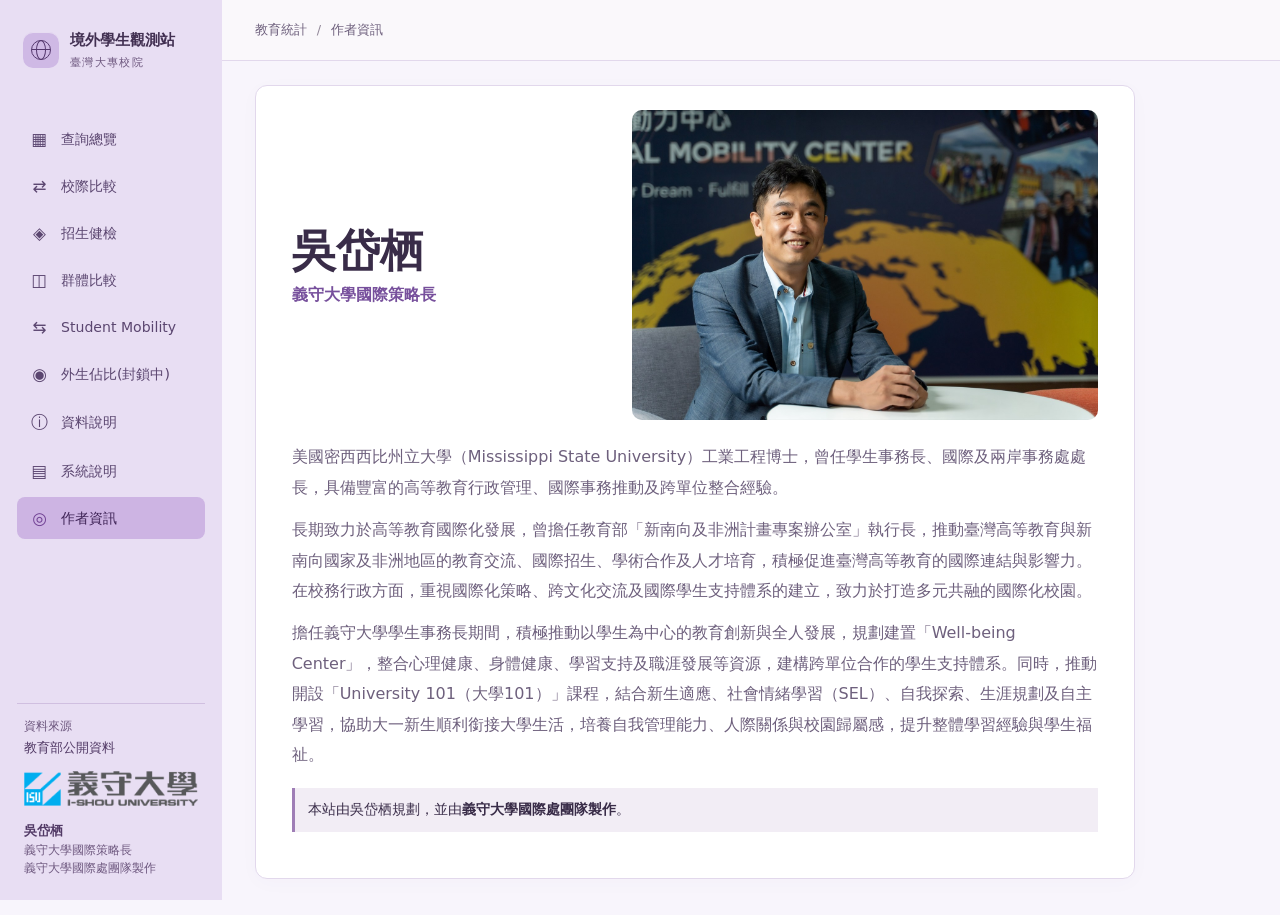
==== docs/author.html @ 50b53985 "Import Taiwan International Student Atlas for GitHub Pages" ====
<!doctype html>
<html lang="zh-Hant-TW">
<head>
  <meta charset="utf-8">
  <meta name="viewport" content="width=device-width, initial-scale=1">
  <meta name="description" content="臺灣境外學生觀測站作者吳岱栖的簡介與網站製作資訊。">
  <meta name="theme-color" content="#21112c">
  <title>作者資訊｜境外學生觀測站</title>
  <link rel="stylesheet" href="./style.css">
</head>
<body>
  <a class="skip" href="#main">跳至主要內容</a>
  <div class="shell">
    <aside class="sidebar">
      <a class="brand" href="./index.html#main">
        <span class="brand-icon" aria-hidden="true"><i></i></span>
        <span>境外學生觀測站<small>臺灣大專校院</small></span>
      </a>
      <nav aria-label="頁面導覽">
        <a class="nav-link" href="./index.html#main"><span aria-hidden="true">▦</span>查詢總覽</a>
        <a class="nav-link" href="./compare.html"><span aria-hidden="true">⇄</span>校際比較</a>
        <a class="nav-link" href="./health.html"><span aria-hidden="true">◈</span>招生健檢</a>
        <a class="nav-link" href="./groups.html"><span aria-hidden="true">◫</span>群體比較</a>
        <a class="nav-link" href="./mobility.html"><span aria-hidden="true">⇆</span>Student Mobility</a>
        <a class="nav-link" href="./share.html"><span aria-hidden="true">◉</span>外生佔比(封鎖中)</a>
        <a class="nav-link" href="./sources.html"><span aria-hidden="true">ⓘ</span>資料說明</a>
        <a class="nav-link" href="./system.html"><span aria-hidden="true">▤</span>系統說明</a>
        <a class="nav-link" href="#main" aria-current="page"><span aria-hidden="true">◎</span>作者資訊</a>
      </nav>
      <div class="sidebar-bottom">
        資料來源 <span>教育部公開資料</span>
        <div class="sidebar-author">
          <img class="sidebar-university-logo" src="./assets/isu-logo.png" alt="義守大學 I-SHOU UNIVERSITY" width="864" height="171">
          <span>吳岱栖</span>
          <p>義守大學國際策略長</p>
          <p>義守大學國際處團隊製作</p>
        </div>
      </div>
    </aside>

    <main id="main" tabindex="-1">
      <header class="topbar"><span>教育統計 <span class="slash" aria-hidden="true">/</span> 作者資訊</span></header>
      <div class="body">
        <section class="panel author-profile" aria-labelledby="author-name">
          <div class="author-intro">
            <div>
              <h1 id="author-name">吳岱栖</h1>
              <p class="author-role">義守大學國際策略長</p>
            </div>
            <img class="author-portrait" src="./assets/author-portrait.jpg" alt="吳岱栖" width="1500" height="1000" decoding="async">
          </div>
          <div class="author-bio">
            <p>美國密西西比州立大學（Mississippi State University）工業工程博士，曾任學生事務長、國際及兩岸事務處處長，具備豐富的高等教育行政管理、國際事務推動及跨單位整合經驗。</p>
            <p>長期致力於高等教育國際化發展，曾擔任教育部「新南向及非洲計畫專案辦公室」執行長，推動臺灣高等教育與新南向國家及非洲地區的教育交流、國際招生、學術合作及人才培育，積極促進臺灣高等教育的國際連結與影響力。在校務行政方面，重視國際化策略、跨文化交流及國際學生支持體系的建立，致力於打造多元共融的國際化校園。</p>
            <p>擔任義守大學學生事務長期間，積極推動以學生為中心的教育創新與全人發展，規劃建置「Well-being Center」，整合心理健康、身體健康、學習支持及職涯發展等資源，建構跨單位合作的學生支持體系。同時，推動開設「University 101（大學101）」課程，結合新生適應、社會情緒學習（SEL）、自我探索、生涯規劃及自主學習，協助大一新生順利銜接大學生活，培養自我管理能力、人際關係與校園歸屬感，提升整體學習經驗與學生福祉。</p>
          </div>
          <p class="author-credit">本站由吳岱栖規劃，並由<strong>義守大學國際處團隊製作</strong>。</p>
        </section>
      </div>
    </main>
  </div>
</body>
</html>
---- docs/style.css ----
:root {
  color-scheme: light;
  --ink: #251630;
  --muted: #605567;
  --line: #e1dce5;
  --paper: #f4f2f6;
  --green: #46225f;
  --deep: #21112c;
  --mint: #e5d8ee;
  --white: #fff;
  font-family: "Segoe UI", "Noto Sans TC", "Microsoft JhengHei", system-ui, sans-serif;
  color: var(--ink);
  background: var(--paper);
}
* { box-sizing: border-box; }
body { margin: 0; }
a { color: inherit; }
button, input, select { font: inherit; }
button, summary, select { cursor: pointer; }
button:disabled, select:disabled { cursor: default; }
:focus-visible { outline: 2px solid #542873; outline-offset: 3px; }
[hidden] { display: none !important; }
h1, h2, p { margin: 0; }
h2 { font-size: 1.05rem; letter-spacing: .025em; }
.skip { position: fixed; top: 10px; left: 12px; z-index: 9; background: white; padding: 10px; transform: translateY(-160%); }
.skip:focus { transform: none; }
.visually-hidden { position: absolute; width: 1px; height: 1px; overflow: hidden; clip-path: inset(50%); white-space: nowrap; }

.shell { display: grid; grid-template-columns: 222px minmax(0, 1fr); min-height: 100vh; }
.sidebar { position: sticky; top: 0; display: flex; flex-direction: column; height: 100dvh; background: var(--deep); color: #f3eef6; padding: 30px 17px 22px; }
.brand { display: flex; gap: 11px; align-items: center; padding: 0 6px; text-decoration: none; font-weight: 750; font-size: .95rem; }
.brand small { display: block; margin-top: 4px; color: #b8a5c5; font-weight: 500; font-size: .71rem; letter-spacing: .12em; }
.brand-icon { width: 36px; height: 36px; border-radius: 10px; flex: none; background: #c8a9df; color: #3b214d; display: grid; place-items: center; }
.brand-icon i { width: 20px; height: 20px; border: 1.5px solid; border-radius: 50%; position: relative; }
.brand-icon i::before { content: ""; position: absolute; inset: -1px 4px; border: 1px solid; border-radius: 50%; }
.brand-icon i::after { content: ""; position: absolute; top: 8px; left: 0; right: 0; border-top: 1px solid; }
.sidebar nav { display: grid; gap: 5px; margin-top: 48px; }
.nav-link { display: flex; align-items: center; gap: 12px; border-radius: 8px; padding: 11px 13px; color: #cfc3d7; text-decoration: none; font-size: .88rem; }
.nav-link span { width: 19px; text-align: center; font-size: 1.05rem; }
.nav-link:hover, .nav-link[aria-current="page"] { background: #382446; color: #f8f5fa; }
.nav-link[aria-current="page"] span { color: #c8a9df; }
.sidebar-bottom { margin-top: auto; border-top: 1px solid #463453; padding: 15px 7px 0; font-size: .73rem; color: #b8a5c5; }
.sidebar-bottom span { display: block; font-size: .82rem; color: #ede5f2; margin-top: 5px; }
.sidebar-author { margin-top: 14px; line-height: 1.6; }
.sidebar-author span { font-weight: 700; }

.topbar { min-height: 61px; display: flex; gap: 12px; align-items: center; justify-content: space-between; border-bottom: 1px solid var(--line); padding: 10px clamp(16px, 2.55vw, 36px); color: var(--muted); font-size: .8rem; background: #faf8fb; }
.slash { margin: 0 6px; color: #928899; }
.data-badge { display: inline-flex; align-items: center; gap: 7px; border: 1px solid #e0d7e6; background: #f2edf5; color: #4c2b64; border-radius: 18px; font-size: .75rem; padding: 5px 10px; text-decoration: none; white-space: nowrap; }
.data-badge::before { content: ""; width: 6px; height: 6px; border-radius: 50%; background: #6b3e8b; }
.body { max-width: 1500px; margin: 0 auto; padding: 24px clamp(16px, 2.55vw, 36px) 36px; }
.hero { position: relative; overflow: hidden; isolation: isolate; border-radius: 15px; background: linear-gradient(110deg,#271336 5%, #331b45 62%, #412455); color: #f8f4fa; padding: 27px clamp(20px, 3vw, 40px) 30px; }
.hero-content { position: relative; z-index: 1; }
.hero-scope { color: #cfb8df; letter-spacing: .095em; font-size: .79rem; font-weight: 650; }
.hero h1 { font-size: clamp(1.9rem, 3.4vw, 3.15rem); font-weight: 780; line-height: 1.18; margin: 8px 0 12px; letter-spacing: .045em; }
.hero-description { color: #ddd2e5; font-size: .9rem; line-height: 1.65; }
.orbits { position: absolute; top: -140px; right: -30px; width: 450px; height: 410px; border-radius: 50%; opacity: .63; transform: rotate(-17deg); background: radial-gradient(circle, #d3bce4 1.2px, transparent 1.8px) center / 17px 17px; mask-image: radial-gradient(ellipse, black 4%, transparent 69%); }
.hero::after { content: ""; position: absolute; top: -112px; right: 38px; width: 300px; height: 300px; border: 1px solid #b796ce4a; border-radius: 50%; box-shadow: 0 0 0 28px #d0bddd17, 0 0 0 57px #d0bddd0c; z-index: -1; }

.panel { background: var(--white); border: 1px solid var(--line); border-radius: 12px; min-width: 0; }
.filters { padding: 16px 18px 11px; margin-top: 18px; }
.filter-header, .filter-footer, .panel-head, .section-label, .pagination { display: flex; align-items: center; justify-content: space-between; gap: 12px; }
.segments { display: inline-flex; padding: 3px; border: 1px solid #e5e0e8; border-radius: 8px; gap: 2px; background: #f4f1f6; }
.segments button { border: 0; background: none; font-size: .8rem; color: var(--muted); padding: 5px 11px; border-radius: 5px; white-space: nowrap; }
.segments button[aria-pressed="true"] { background: var(--deep); color: white; font-weight: 650; }
.filter-grid { display: grid; grid-template-columns: .9fr 1.3fr 1.05fr 1fr 1.1fr 1fr .85fr; gap: 12px; margin-top: 13px; }
.filter-grid[data-mode="newcomers"], .filter-grid[data-mode="nondegree"] { grid-template-columns: .9fr 1.3fr 1.1fr 1fr .85fr; }
.select-field, .picker-field { display: grid; gap: 5px; align-content: start; min-width: 0; font-size: .75rem; font-weight: 650; color: #4c3f55; }
select, .picker summary, .picker input, .table-search input { background: #fbf9fc; color: var(--ink); border: 1px solid #dfd9e4; width: 100%; min-width: 0; border-radius: 7px; padding: 7px 10px; font-weight: 550; font-size: .84rem; height: 36px; }
select { text-overflow: ellipsis; }
select:disabled { opacity: .55; }
.picker { position: relative; min-width: 0; }
.picker summary { display: flex; align-items: center; justify-content: space-between; gap: 8px; list-style: none; }
.picker summary span { overflow: hidden; text-overflow: ellipsis; white-space: nowrap; }
.picker summary::-webkit-details-marker { display: none; }
.picker summary::after { content: "⌄"; color: var(--muted); }
.picker-popover { position: absolute; z-index: 5; width: max(100%, 235px); top: calc(100% + 6px); border: 1px solid var(--line); border-radius: 9px; padding: 8px; background: white; box-shadow: 0 9px 25px #25163020; }
.picker-options { max-height: 240px; overflow-y: auto; margin-top: 5px; }
.picker-options button, .picker-options p { display: block; width: 100%; text-align: left; padding: 7px 8px; border: 0; background: white; color: var(--ink); border-radius: 4px; font-size: .8rem; line-height: 1.45; }
.picker-options button:hover, .picker-options button[aria-current="true"] { background: #ece4f2; }
.filter-footer { margin-top: 10px; }
.filter-programs, .program-field { display: flex; align-items: center; }
.filter-programs { flex-wrap: wrap; gap: 4px 10px; min-width: 0; }
.program-field { flex-wrap: wrap; gap: 7px; }
.program-field select { width: auto; max-width: 100%; }
.filter-footer p, #filter-note, #language-note { font-size: .73rem; color: var(--muted); line-height: 1.55; }
#filter-note, #language-note:not(:empty) { margin-top: 6px; }
.text-button { border: 0; background: transparent; color: var(--green); padding: 4px 0; font-size: .77rem; font-weight: 650; flex: none; }
.text-button:hover { text-decoration: underline; }
.section-label { margin: 20px 0 10px; }
.section-label span { color: var(--muted); font-size: .75rem; text-align: right; }
.section-label.overview-heading { align-items: baseline; flex-flow: row wrap; justify-content: flex-start; gap: 4px 12px; }
.section-label.overview-heading span { text-align: start; }
.error { background: #f9eeee; color: #813a2d; border-radius: 8px; padding: 12px; font-size: .9rem; }

.metrics { display: grid; grid-template-columns: repeat(4,minmax(0,1fr)); gap: 12px; }
.metrics > .empty { grid-column: 1 / -1; }
.metric { min-height: 114px; text-align: left; position: relative; background: white; border: 1px solid var(--line); border-radius: 11px; padding: 13px 16px; color: var(--ink); min-width: 0; }
.metric.lead { background: #efe9f3; border-color: #d7c9e1; }
.metric-label { display: block; position: relative; min-width: 0; color: #4a3856; font-size: .79rem; font-weight: 680; }
.metric-value { display: block; font-size: clamp(1.45rem, 2.5vw, 2.37rem); line-height: 1.16; margin: 6px 0 4px; font-weight: 760; letter-spacing: -.03em; font-variant-numeric: tabular-nums; }
.metric-value small { font-size: .75rem; letter-spacing: 0; margin-left: 6px; color: var(--muted); font-weight: 550; }
.metric-foot { display: block; color: var(--muted); font-size: .72rem; line-height: 1.4; }
.charts { display: grid; grid-template-columns: minmax(0,1.43fr) minmax(0,1fr); gap: 14px; margin-top: 16px; }
.trend, .ranking, .detail { padding: 16px 18px; }
.panel-head { align-items: flex-start; }
.panel-head p { color: var(--muted); font-size: .76rem; line-height: 1.55; margin-top: 5px; }
.unit { flex: none; background: #f2eff4; color: #5b4d65; font-size: .69rem; border-radius: 5px; padding: 4px 7px; }
.trend-body { margin-top: 24px; }
.trend > .outline-button { margin-top: 12px; }
.trend-chart { display: grid; grid-template-columns: 53px minmax(0, 1fr); min-height: 160px; }
.axis { position: relative; height: 139px; color: var(--muted); font-size: .64rem; font-variant-numeric: tabular-nums; }
.axis span { position: absolute; right: 9px; transform: translateY(50%); }
.plot { position: relative; display: grid; grid-auto-flow: column; grid-auto-columns: 1fr; align-items: stretch; height: 139px; background: repeating-linear-gradient(to top, #e5dfe9 0 1px, transparent 1px 25%); }
.plot::before { content: ""; position: absolute; width: 100%; top: 0; border-top: 1px solid #e5dfe9; }
.plot button { display: flex; flex-direction: column; align-items: center; justify-content: flex-end; position: relative; padding: 0; background: transparent; border: 0; color: var(--muted); min-width: 0; }
.plot .bar { width: 50%; max-width: 36px; min-height: 2px; background: #bca8cb; border-radius: 5px 5px 0 0; transition: background .14s ease; }
.plot button[aria-pressed="true"] .bar, .plot button:hover .bar, .plot button:focus-visible .bar { background: #4a2465; }
.plot .year-label { position: absolute; top: calc(100% + 7px); font-size: .69rem; font-weight: 550; }
.plot button[aria-pressed="true"] .year-label { color: #381b4d; font-weight: 750; }
.plot .bar-label { display: none; position: absolute; left: 50%; bottom: calc(var(--bar-height) + 4px); transform: translateX(-50%); z-index: 2; background: var(--deep); color: white; white-space: nowrap; font-size: .65rem; padding: 3px 5px; border-radius: 4px; }
.plot button:hover .bar-label, .plot button:focus-visible .bar-label { display: block; }
.rank-list { display: grid; gap: 6px; margin: 12px 0 0; padding: 0; list-style: none; }
.rank-list button, .rank-item { display: grid; width: 100%; grid-template-columns: minmax(0,1fr) auto; gap: 3px 12px; text-align: left; align-items: center; border: 0; background: white; padding: 4px 3px; color: var(--ink); border-radius: 5px; font-size: .78rem; }
.rank-list button:hover { background: #f2edf5; }
.rank-list strong { font-weight: 750; font-variant-numeric: tabular-nums; }
.rank-track { grid-column: 1 / -1; width: 100%; height: 6px; background: #f0ecf3; border-radius: 4px; overflow: hidden; }
.rank-track i { display: block; height: 100%; border-radius: inherit; background: #9977b1; }
.rank-list li:first-child .rank-track i { background: #572a77; }
.empty { color: var(--muted); text-align: center; padding: 24px 12px; font-size: .84rem; }

.detail { margin-top: 16px; }
.outline-button { padding: 6px 9px; border: 1px solid #d5c8de; border-radius: 6px; background: white; color: var(--green); font-weight: 650; font-size: .76rem; white-space: nowrap; }
.outline-button:hover:not(:disabled) { background: #efe9f4; }
.outline-button:disabled { opacity: .45; }
.table-tools { display: flex; align-items: center; justify-content: space-between; gap: 9px; margin: 14px 0 9px; }
.table-tabs { display: flex; flex-wrap: wrap; gap: 5px; }
.table-tabs button { padding: 5px 9px; font-size: .77rem; border: 1px solid transparent; border-radius: 6px; background: white; color: var(--muted); }
.table-tabs button:hover, .table-tabs button[aria-pressed="true"] { color: #3a1c50; background: #efe9f3; border-color: #e0d4e8; }
.table-search { width: min(26%, 190px); flex-shrink: 0; }
.table-search input { height: 31px; }
.table-scroll { overflow: auto; }
table { border-collapse: collapse; width: 100%; min-width: 375px; font-size: .8rem; }
th, td { text-align: left; padding: 10px 11px; border-bottom: 1px solid #e9e4ec; }
th { background: #f4f0f6; color: #564760; white-space: nowrap; }
tbody tr:hover { background: #f8f6fa; }
.numeric { text-align: right; font-variant-numeric: tabular-nums; white-space: nowrap; }
.detail th.identity-column { min-width: 6.5rem; max-width: 11rem; white-space: normal; overflow-wrap: anywhere; }
.row-link { border: 0; background: none; color: #482362; text-align: left; padding: 0; font-weight: 650; }
.row-link:hover { text-decoration: underline; }
.row-sub { display: block; font-size: .69rem; color: var(--muted); margin-top: 3px; }
.department-dialog { width: min(520px, calc(100% - 28px)); max-height: min(80dvh, 660px); padding: 0; border: 1px solid var(--line); border-radius: 13px; background: white; color: var(--ink); box-shadow: 0 18px 65px #21112c40; }
.department-dialog[open] { display: flex; flex-direction: column; }
.department-dialog::backdrop { background: #21112c8f; }
.department-dialog-head { display: flex; align-items: flex-start; justify-content: space-between; gap: 12px; border-bottom: 1px solid var(--line); padding: 16px 18px; }
.department-dialog-head h2 { overflow-wrap: anywhere; }
.department-dialog-head p { margin-top: 5px; color: var(--muted); font-size: .78rem; line-height: 1.55; }
.dialog-close { width: 32px; height: 32px; border-radius: 6px; border: 1px solid var(--line); background: white; color: var(--ink); font-size: 1.25rem; line-height: 1; }
.dialog-close:hover { background: var(--paper); }
.department-dialog-body { overflow: auto; min-height: 0; padding: 14px 18px 18px; }
.department-dialog-body:focus-visible { outline-offset: -3px; }
.department-total { display: flex; justify-content: space-between; align-items: baseline; gap: 8px; background: #efe9f3; padding: 9px 11px; border-radius: 7px; margin-bottom: 12px; font-size: .84rem; }
.department-total strong { font-variant-numeric: tabular-nums; white-space: nowrap; }
.department-dialog table { min-width: 0; }
.department-sources-note { color: var(--muted); font-size: .83rem; line-height: 1.65; }
.pagination { padding-top: 11px; font-size: .75rem; color: var(--muted); }
.pagination > div { display: flex; align-items: center; gap: 9px; }
.pagination button { border: 1px solid var(--line); background: white; border-radius: 5px; width: 30px; height: 29px; color: var(--ink); font-size: 1.15rem; }
.pagination button:disabled { color: #958d9a; opacity: .55; }
.sources, .author-profile { max-width: 880px; padding: 24px clamp(16px, 3vw, 36px) 28px; }
.sources h1 { font-size: clamp(1.4rem, 2.6vw, 1.85rem); line-height: 1.25; }
.sources ul { font-size: .92rem; line-height: 1.75; color: var(--muted); margin: 16px 0 18px; padding-left: 20px; }
.sources li + li { margin-top: 8px; }
.sources li strong { color: var(--ink); margin-right: .45em; }
.source-links { display: flex; flex-wrap: wrap; gap: 10px 19px; padding-top: 15px; border-top: 1px solid var(--line); font-size: .85rem; color: var(--green); font-weight: 650; }
.author-profile h1 { font-size: clamp(1.9rem, 4vw, 2.75rem); line-height: 1.2; }
.author-intro { display: grid; grid-template-columns: minmax(0, 2fr) minmax(0, 3fr); align-items: center; gap: clamp(14px, 3vw, 30px); }
.author-role { color: var(--green); font-weight: 700; margin-top: 7px; }
.author-portrait { display: block; width: 100%; height: auto; border-radius: 10px; }
.author-bio { max-width: 52em; color: var(--muted); line-height: 1.9; margin-top: 22px; }
.author-bio p + p { margin-top: 12px; }
.author-credit { margin: 18px 0; padding: 10px 13px; border-left: 3px solid #9f7eb6; background: #f2edf5; font-size: .88rem; line-height: 1.65; }
.system-hero h1 { margin: 0; font-size: clamp(1.7rem, 3.25vw, 2.65rem); line-height: 1.3; }
.system-layout { display: grid; grid-template-columns: minmax(0, 1.65fr) minmax(0, 1fr); gap: 15px; margin-top: 17px; align-items: start; }
.system-story { padding: clamp(18px, 3vw, 30px); }
.system-prose { color: #4e4157; font-size: .93rem; line-height: 1.85; }
.system-prose p + p { margin-top: 12px; }
.system-prose h2, .system-prose strong { color: var(--ink); }
.system-lead { color: var(--ink); font-size: 1.06rem; }
.system-purpose { padding: 10px 13px; border-left: 3px solid #9f7eb6; background: #f2edf5; border-radius: 0 6px 6px 0; }
.system-notes { display: grid; gap: 15px; }
.system-note { padding: 18px; }
.system-note h2 { margin-bottom: 8px; }
.system-note a { color: var(--green); font-weight: 650; text-underline-offset: 2px; }
.system-support { border-color: #e8e1cf; background: #fcfaf3; }
.system-signoff { margin-top: 15px; padding: 14px 18px; border: 1px solid #d7c9e1; border-radius: 9px; background: #efe9f3; color: #422756; line-height: 1.7; }
#details { scroll-margin: 15px; }

@media (max-width: 1140px) {
  .shell { grid-template-columns: 184px minmax(0,1fr); }
  .sidebar { padding-inline: 12px; }
  .filter-grid { grid-template-columns: repeat(3,minmax(0,1fr)); }
}
@media (max-width: 1050px) {
  .system-layout { grid-template-columns: 1fr; }
  .system-notes { grid-template-columns: repeat(2, minmax(0, 1fr)); }
}
@media (max-width: 790px) {
  .shell { display: block; }
  .sidebar { position: static; height: auto; gap: 10px; padding: 12px 16px; }
  .sidebar nav { display: flex; flex-wrap: wrap; margin: 0; }
  .nav-link { padding: 7px 8px; gap: 5px; }
  .sidebar-bottom, .topbar { display: none; }
  .body { padding-top: 15px; }
}
@media (max-width: 650px) {
  .system-notes { grid-template-columns: 1fr; }
}
@media (max-width: 570px) {
  .author-intro { grid-template-columns: 1fr; }
  .sidebar { gap: 8px; }
  .nav-link { font-size: .75rem; }
  .hero { padding-top: 21px; padding-bottom: 22px; }
  .hero-description { font-size: .81rem; }
  .orbits { right: -210px; }
  .filter-header { align-items: stretch; flex-direction: column; gap: 8px; }
  .segments { display: grid; grid-template-columns: repeat(3,minmax(0,1fr)); }
  .segments button { white-space: normal; padding: 5px 4px; }
  .filter-grid, .filter-grid[data-mode] { grid-template-columns: repeat(2,minmax(0,1fr)); }
  .picker-popover { width: max(100%, 190px); }
  #school-picker .picker-popover { left: auto; right: 0; }
  .metrics { grid-template-columns: repeat(2,minmax(0,1fr)); }
  .metric { min-height: 95px; padding: 11px; }
  .charts { grid-template-columns: 1fr; }
  .table-tools { align-items: stretch; flex-direction: column; }
  .table-search { width: 100%; }
  .trend, .ranking, .detail { padding: 13px; }
  .section-label { align-items: flex-start; flex-direction: column; gap: 4px; }
  .section-label span { text-align: left; }
}
@media (prefers-reduced-motion: reduce) {
  *, *::before, *::after { transition: none !important; scroll-behavior: auto !important; }
}

/* Lavender surfaces and contrasting purple accents. */
:root {
  --ink: #392c48;
  --muted: #6e607d;
  --line: #e2d8ec;
  --paper: #f8f5fc;
  --green: #77509c;
  --deep: #dcd0ed;
  --mint: #ede4f7;
}
.sidebar { background: #e8def3; color: #423052; }
.brand small, .sidebar-bottom { color: #6e587f; }
.brand-icon { background: #cfb9e5; color: #55386e; }
.nav-link { color: #5b4670; }
.nav-link:hover, .nav-link[aria-current="page"] { background: #cdb4e3; color: #3f2457; }
.nav-link[aria-current="page"] span { color: #704193; }
.sidebar-bottom { border-color: #d0bfe0; }
.sidebar-bottom span { color: #513965; }
.hero { background: linear-gradient(110deg, #e5d8f2 5%, #d8c4eb 62%, #c8a9e2); color: #402554; }
.hero-scope { color: #694481; }
.hero-description { color: #59416c; }
.segments button[aria-pressed="true"] { background: #77509c; }

/* Shared visual rhythm for the observatory. */
.panel { box-shadow: 0 4px 20px #56337506; }
.hero { border: 1px solid #d8c6e8; box-shadow: 0 8px 24px #68458b0a; }
.hero::after { border-color: #a782c94a; box-shadow: 0 0 0 28px #b899d317, 0 0 0 57px #b899d30c; }
.brand-icon { box-shadow: inset 0 1px 0 #ffffff80; }
.nav-link { transition: background .18s ease, color .18s ease; }
select { appearance: none; padding-right: 28px; background-image: linear-gradient(45deg, transparent 50%, #806795 50%), linear-gradient(135deg, #806795 50%, transparent 50%); background-position: calc(100% - 15px) 16px, calc(100% - 11px) 16px; background-size: 4px 4px; background-repeat: no-repeat; }
.metric { border-top: 3px solid #c4a5df; }
.metric.lead { background: linear-gradient(130deg, #f0e7f8, #faf7fd); }
.compare-table thead th { background: #f2ecf8; }
.compare-table tbody tr:hover { background: #f8f4fc; }
@media (prefers-reduced-motion: reduce) { .nav-link { transition: none; } }

.sidebar-university-logo { display: block; width: 100%; max-width: 180px; height: auto; margin: 0 0 14px; object-fit: contain; }
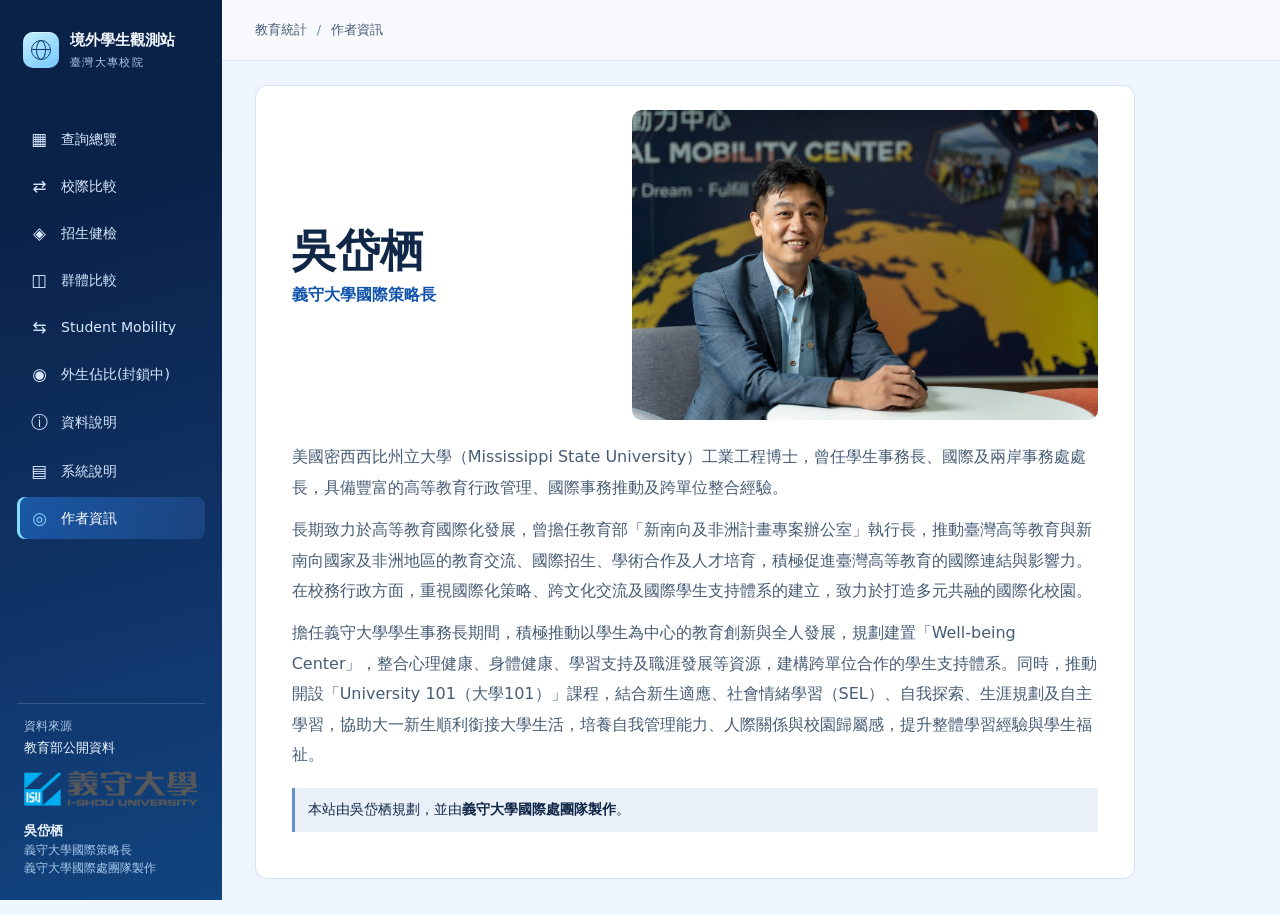
==== commit 79466a4d: "Sync blue observatory design to GitHub Pages" ====
--- a/docs/author.html
+++ b/docs/author.html
@@ -1,63 +1,63 @@
-<!doctype html>
-<html lang="zh-Hant-TW">
-<head>
-  <meta charset="utf-8">
-  <meta name="viewport" content="width=device-width, initial-scale=1">
-  <meta name="description" content="臺灣境外學生觀測站作者吳岱栖的簡介與網站製作資訊。">
-  <meta name="theme-color" content="#21112c">
-  <title>作者資訊｜境外學生觀測站</title>
-  <link rel="stylesheet" href="./style.css">
-</head>
-<body>
-  <a class="skip" href="#main">跳至主要內容</a>
-  <div class="shell">
-    <aside class="sidebar">
-      <a class="brand" href="./index.html#main">
-        <span class="brand-icon" aria-hidden="true"><i></i></span>
-        <span>境外學生觀測站<small>臺灣大專校院</small></span>
-      </a>
-      <nav aria-label="頁面導覽">
-        <a class="nav-link" href="./index.html#main"><span aria-hidden="true">▦</span>查詢總覽</a>
-        <a class="nav-link" href="./compare.html"><span aria-hidden="true">⇄</span>校際比較</a>
-        <a class="nav-link" href="./health.html"><span aria-hidden="true">◈</span>招生健檢</a>
-        <a class="nav-link" href="./groups.html"><span aria-hidden="true">◫</span>群體比較</a>
-        <a class="nav-link" href="./mobility.html"><span aria-hidden="true">⇆</span>Student Mobility</a>
-        <a class="nav-link" href="./share.html"><span aria-hidden="true">◉</span>外生佔比(封鎖中)</a>
-        <a class="nav-link" href="./sources.html"><span aria-hidden="true">ⓘ</span>資料說明</a>
-        <a class="nav-link" href="./system.html"><span aria-hidden="true">▤</span>系統說明</a>
-        <a class="nav-link" href="#main" aria-current="page"><span aria-hidden="true">◎</span>作者資訊</a>
-      </nav>
-      <div class="sidebar-bottom">
-        資料來源 <span>教育部公開資料</span>
-        <div class="sidebar-author">
-          <img class="sidebar-university-logo" src="./assets/isu-logo.png" alt="義守大學 I-SHOU UNIVERSITY" width="864" height="171">
-          <span>吳岱栖</span>
-          <p>義守大學國際策略長</p>
-          <p>義守大學國際處團隊製作</p>
-        </div>
-      </div>
-    </aside>
-
-    <main id="main" tabindex="-1">
-      <header class="topbar"><span>教育統計 <span class="slash" aria-hidden="true">/</span> 作者資訊</span></header>
-      <div class="body">
-        <section class="panel author-profile" aria-labelledby="author-name">
-          <div class="author-intro">
-            <div>
-              <h1 id="author-name">吳岱栖</h1>
-              <p class="author-role">義守大學國際策略長</p>
-            </div>
-            <img class="author-portrait" src="./assets/author-portrait.jpg" alt="吳岱栖" width="1500" height="1000" decoding="async">
-          </div>
-          <div class="author-bio">
-            <p>美國密西西比州立大學（Mississippi State University）工業工程博士，曾任學生事務長、國際及兩岸事務處處長，具備豐富的高等教育行政管理、國際事務推動及跨單位整合經驗。</p>
-            <p>長期致力於高等教育國際化發展，曾擔任教育部「新南向及非洲計畫專案辦公室」執行長，推動臺灣高等教育與新南向國家及非洲地區的教育交流、國際招生、學術合作及人才培育，積極促進臺灣高等教育的國際連結與影響力。在校務行政方面，重視國際化策略、跨文化交流及國際學生支持體系的建立，致力於打造多元共融的國際化校園。</p>
-            <p>擔任義守大學學生事務長期間，積極推動以學生為中心的教育創新與全人發展，規劃建置「Well-being Center」，整合心理健康、身體健康、學習支持及職涯發展等資源，建構跨單位合作的學生支持體系。同時，推動開設「University 101（大學101）」課程，結合新生適應、社會情緒學習（SEL）、自我探索、生涯規劃及自主學習，協助大一新生順利銜接大學生活，培養自我管理能力、人際關係與校園歸屬感，提升整體學習經驗與學生福祉。</p>
-          </div>
-          <p class="author-credit">本站由吳岱栖規劃，並由<strong>義守大學國際處團隊製作</strong>。</p>
-        </section>
-      </div>
-    </main>
-  </div>
-</body>
-</html>
+<!doctype html>
+<html lang="zh-Hant-TW">
+<head>
+  <meta charset="utf-8">
+  <meta name="viewport" content="width=device-width, initial-scale=1">
+  <meta name="description" content="臺灣境外學生觀測站作者吳岱栖的簡介與網站製作資訊。">
+  <meta name="theme-color" content="#0b2248">
+  <title>作者資訊｜境外學生觀測站</title>
+  <link rel="stylesheet" href="./style.css?v=5">
+</head>
+<body>
+  <a class="skip" href="#main">跳至主要內容</a>
+  <div class="shell">
+    <aside class="sidebar">
+      <a class="brand" href="./index.html#main">
+        <span class="brand-icon" aria-hidden="true"><i></i></span>
+        <span>境外學生觀測站<small>臺灣大專校院</small></span>
+      </a>
+      <nav aria-label="頁面導覽">
+        <a class="nav-link" href="./index.html#main"><span aria-hidden="true">▦</span>查詢總覽</a>
+        <a class="nav-link" href="./compare.html"><span aria-hidden="true">⇄</span>校際比較</a>
+        <a class="nav-link" href="./health.html"><span aria-hidden="true">◈</span>招生健檢</a>
+        <a class="nav-link" href="./groups.html"><span aria-hidden="true">◫</span>群體比較</a>
+        <a class="nav-link" href="./mobility.html"><span aria-hidden="true">⇆</span>Student Mobility</a>
+        <a class="nav-link" href="./share.html"><span aria-hidden="true">◉</span>外生佔比(封鎖中)</a>
+        <a class="nav-link" href="./sources.html"><span aria-hidden="true">ⓘ</span>資料說明</a>
+        <a class="nav-link" href="./system.html"><span aria-hidden="true">▤</span>系統說明</a>
+        <a class="nav-link" href="#main" aria-current="page"><span aria-hidden="true">◎</span>作者資訊</a>
+      </nav>
+      <div class="sidebar-bottom">
+        資料來源 <span>教育部公開資料</span>
+        <div class="sidebar-author">
+          <img class="sidebar-university-logo" src="./assets/isu-logo.png" alt="義守大學 I-SHOU UNIVERSITY" width="864" height="171">
+          <span>吳岱栖</span>
+          <p>義守大學國際策略長</p>
+          <p>義守大學國際處團隊製作</p>
+        </div>
+      </div>
+    </aside>
+
+    <main id="main" tabindex="-1">
+      <header class="topbar"><span>教育統計 <span class="slash" aria-hidden="true">/</span> 作者資訊</span></header>
+      <div class="body">
+        <section class="panel author-profile" aria-labelledby="author-name">
+          <div class="author-intro">
+            <div>
+              <h1 id="author-name">吳岱栖</h1>
+              <p class="author-role">義守大學國際策略長</p>
+            </div>
+            <img class="author-portrait" src="./assets/author-portrait.jpg" alt="吳岱栖" width="1500" height="1000" decoding="async">
+          </div>
+          <div class="author-bio">
+            <p>美國密西西比州立大學（Mississippi State University）工業工程博士，曾任學生事務長、國際及兩岸事務處處長，具備豐富的高等教育行政管理、國際事務推動及跨單位整合經驗。</p>
+            <p>長期致力於高等教育國際化發展，曾擔任教育部「新南向及非洲計畫專案辦公室」執行長，推動臺灣高等教育與新南向國家及非洲地區的教育交流、國際招生、學術合作及人才培育，積極促進臺灣高等教育的國際連結與影響力。在校務行政方面，重視國際化策略、跨文化交流及國際學生支持體系的建立，致力於打造多元共融的國際化校園。</p>
+            <p>擔任義守大學學生事務長期間，積極推動以學生為中心的教育創新與全人發展，規劃建置「Well-being Center」，整合心理健康、身體健康、學習支持及職涯發展等資源，建構跨單位合作的學生支持體系。同時，推動開設「University 101（大學101）」課程，結合新生適應、社會情緒學習（SEL）、自我探索、生涯規劃及自主學習，協助大一新生順利銜接大學生活，培養自我管理能力、人際關係與校園歸屬感，提升整體學習經驗與學生福祉。</p>
+          </div>
+          <p class="author-credit">本站由吳岱栖規劃，並由<strong>義守大學國際處團隊製作</strong>。</p>
+        </section>
+      </div>
+    </main>
+  </div>
+</body>
+</html>
--- a/docs/style.css
+++ b/docs/style.css
@@ -1,281 +1,332 @@
-:root {
-  color-scheme: light;
-  --ink: #251630;
-  --muted: #605567;
-  --line: #e1dce5;
-  --paper: #f4f2f6;
-  --green: #46225f;
-  --deep: #21112c;
-  --mint: #e5d8ee;
-  --white: #fff;
-  font-family: "Segoe UI", "Noto Sans TC", "Microsoft JhengHei", system-ui, sans-serif;
-  color: var(--ink);
-  background: var(--paper);
-}
-* { box-sizing: border-box; }
-body { margin: 0; }
-a { color: inherit; }
-button, input, select { font: inherit; }
-button, summary, select { cursor: pointer; }
-button:disabled, select:disabled { cursor: default; }
-:focus-visible { outline: 2px solid #542873; outline-offset: 3px; }
-[hidden] { display: none !important; }
-h1, h2, p { margin: 0; }
-h2 { font-size: 1.05rem; letter-spacing: .025em; }
-.skip { position: fixed; top: 10px; left: 12px; z-index: 9; background: white; padding: 10px; transform: translateY(-160%); }
-.skip:focus { transform: none; }
-.visually-hidden { position: absolute; width: 1px; height: 1px; overflow: hidden; clip-path: inset(50%); white-space: nowrap; }
-
-.shell { display: grid; grid-template-columns: 222px minmax(0, 1fr); min-height: 100vh; }
-.sidebar { position: sticky; top: 0; display: flex; flex-direction: column; height: 100dvh; background: var(--deep); color: #f3eef6; padding: 30px 17px 22px; }
-.brand { display: flex; gap: 11px; align-items: center; padding: 0 6px; text-decoration: none; font-weight: 750; font-size: .95rem; }
-.brand small { display: block; margin-top: 4px; color: #b8a5c5; font-weight: 500; font-size: .71rem; letter-spacing: .12em; }
-.brand-icon { width: 36px; height: 36px; border-radius: 10px; flex: none; background: #c8a9df; color: #3b214d; display: grid; place-items: center; }
-.brand-icon i { width: 20px; height: 20px; border: 1.5px solid; border-radius: 50%; position: relative; }
-.brand-icon i::before { content: ""; position: absolute; inset: -1px 4px; border: 1px solid; border-radius: 50%; }
-.brand-icon i::after { content: ""; position: absolute; top: 8px; left: 0; right: 0; border-top: 1px solid; }
-.sidebar nav { display: grid; gap: 5px; margin-top: 48px; }
-.nav-link { display: flex; align-items: center; gap: 12px; border-radius: 8px; padding: 11px 13px; color: #cfc3d7; text-decoration: none; font-size: .88rem; }
-.nav-link span { width: 19px; text-align: center; font-size: 1.05rem; }
-.nav-link:hover, .nav-link[aria-current="page"] { background: #382446; color: #f8f5fa; }
-.nav-link[aria-current="page"] span { color: #c8a9df; }
-.sidebar-bottom { margin-top: auto; border-top: 1px solid #463453; padding: 15px 7px 0; font-size: .73rem; color: #b8a5c5; }
-.sidebar-bottom span { display: block; font-size: .82rem; color: #ede5f2; margin-top: 5px; }
-.sidebar-author { margin-top: 14px; line-height: 1.6; }
-.sidebar-author span { font-weight: 700; }
-
-.topbar { min-height: 61px; display: flex; gap: 12px; align-items: center; justify-content: space-between; border-bottom: 1px solid var(--line); padding: 10px clamp(16px, 2.55vw, 36px); color: var(--muted); font-size: .8rem; background: #faf8fb; }
-.slash { margin: 0 6px; color: #928899; }
-.data-badge { display: inline-flex; align-items: center; gap: 7px; border: 1px solid #e0d7e6; background: #f2edf5; color: #4c2b64; border-radius: 18px; font-size: .75rem; padding: 5px 10px; text-decoration: none; white-space: nowrap; }
-.data-badge::before { content: ""; width: 6px; height: 6px; border-radius: 50%; background: #6b3e8b; }
-.body { max-width: 1500px; margin: 0 auto; padding: 24px clamp(16px, 2.55vw, 36px) 36px; }
-.hero { position: relative; overflow: hidden; isolation: isolate; border-radius: 15px; background: linear-gradient(110deg,#271336 5%, #331b45 62%, #412455); color: #f8f4fa; padding: 27px clamp(20px, 3vw, 40px) 30px; }
-.hero-content { position: relative; z-index: 1; }
-.hero-scope { color: #cfb8df; letter-spacing: .095em; font-size: .79rem; font-weight: 650; }
-.hero h1 { font-size: clamp(1.9rem, 3.4vw, 3.15rem); font-weight: 780; line-height: 1.18; margin: 8px 0 12px; letter-spacing: .045em; }
-.hero-description { color: #ddd2e5; font-size: .9rem; line-height: 1.65; }
-.orbits { position: absolute; top: -140px; right: -30px; width: 450px; height: 410px; border-radius: 50%; opacity: .63; transform: rotate(-17deg); background: radial-gradient(circle, #d3bce4 1.2px, transparent 1.8px) center / 17px 17px; mask-image: radial-gradient(ellipse, black 4%, transparent 69%); }
-.hero::after { content: ""; position: absolute; top: -112px; right: 38px; width: 300px; height: 300px; border: 1px solid #b796ce4a; border-radius: 50%; box-shadow: 0 0 0 28px #d0bddd17, 0 0 0 57px #d0bddd0c; z-index: -1; }
-
-.panel { background: var(--white); border: 1px solid var(--line); border-radius: 12px; min-width: 0; }
-.filters { padding: 16px 18px 11px; margin-top: 18px; }
-.filter-header, .filter-footer, .panel-head, .section-label, .pagination { display: flex; align-items: center; justify-content: space-between; gap: 12px; }
-.segments { display: inline-flex; padding: 3px; border: 1px solid #e5e0e8; border-radius: 8px; gap: 2px; background: #f4f1f6; }
-.segments button { border: 0; background: none; font-size: .8rem; color: var(--muted); padding: 5px 11px; border-radius: 5px; white-space: nowrap; }
-.segments button[aria-pressed="true"] { background: var(--deep); color: white; font-weight: 650; }
-.filter-grid { display: grid; grid-template-columns: .9fr 1.3fr 1.05fr 1fr 1.1fr 1fr .85fr; gap: 12px; margin-top: 13px; }
-.filter-grid[data-mode="newcomers"], .filter-grid[data-mode="nondegree"] { grid-template-columns: .9fr 1.3fr 1.1fr 1fr .85fr; }
-.select-field, .picker-field { display: grid; gap: 5px; align-content: start; min-width: 0; font-size: .75rem; font-weight: 650; color: #4c3f55; }
-select, .picker summary, .picker input, .table-search input { background: #fbf9fc; color: var(--ink); border: 1px solid #dfd9e4; width: 100%; min-width: 0; border-radius: 7px; padding: 7px 10px; font-weight: 550; font-size: .84rem; height: 36px; }
-select { text-overflow: ellipsis; }
-select:disabled { opacity: .55; }
-.picker { position: relative; min-width: 0; }
-.picker summary { display: flex; align-items: center; justify-content: space-between; gap: 8px; list-style: none; }
-.picker summary span { overflow: hidden; text-overflow: ellipsis; white-space: nowrap; }
-.picker summary::-webkit-details-marker { display: none; }
-.picker summary::after { content: "⌄"; color: var(--muted); }
-.picker-popover { position: absolute; z-index: 5; width: max(100%, 235px); top: calc(100% + 6px); border: 1px solid var(--line); border-radius: 9px; padding: 8px; background: white; box-shadow: 0 9px 25px #25163020; }
-.picker-options { max-height: 240px; overflow-y: auto; margin-top: 5px; }
-.picker-options button, .picker-options p { display: block; width: 100%; text-align: left; padding: 7px 8px; border: 0; background: white; color: var(--ink); border-radius: 4px; font-size: .8rem; line-height: 1.45; }
-.picker-options button:hover, .picker-options button[aria-current="true"] { background: #ece4f2; }
-.filter-footer { margin-top: 10px; }
-.filter-programs, .program-field { display: flex; align-items: center; }
-.filter-programs { flex-wrap: wrap; gap: 4px 10px; min-width: 0; }
-.program-field { flex-wrap: wrap; gap: 7px; }
-.program-field select { width: auto; max-width: 100%; }
-.filter-footer p, #filter-note, #language-note { font-size: .73rem; color: var(--muted); line-height: 1.55; }
-#filter-note, #language-note:not(:empty) { margin-top: 6px; }
-.text-button { border: 0; background: transparent; color: var(--green); padding: 4px 0; font-size: .77rem; font-weight: 650; flex: none; }
-.text-button:hover { text-decoration: underline; }
-.section-label { margin: 20px 0 10px; }
-.section-label span { color: var(--muted); font-size: .75rem; text-align: right; }
-.section-label.overview-heading { align-items: baseline; flex-flow: row wrap; justify-content: flex-start; gap: 4px 12px; }
-.section-label.overview-heading span { text-align: start; }
-.error { background: #f9eeee; color: #813a2d; border-radius: 8px; padding: 12px; font-size: .9rem; }
-
-.metrics { display: grid; grid-template-columns: repeat(4,minmax(0,1fr)); gap: 12px; }
-.metrics > .empty { grid-column: 1 / -1; }
-.metric { min-height: 114px; text-align: left; position: relative; background: white; border: 1px solid var(--line); border-radius: 11px; padding: 13px 16px; color: var(--ink); min-width: 0; }
-.metric.lead { background: #efe9f3; border-color: #d7c9e1; }
-.metric-label { display: block; position: relative; min-width: 0; color: #4a3856; font-size: .79rem; font-weight: 680; }
-.metric-value { display: block; font-size: clamp(1.45rem, 2.5vw, 2.37rem); line-height: 1.16; margin: 6px 0 4px; font-weight: 760; letter-spacing: -.03em; font-variant-numeric: tabular-nums; }
-.metric-value small { font-size: .75rem; letter-spacing: 0; margin-left: 6px; color: var(--muted); font-weight: 550; }
-.metric-foot { display: block; color: var(--muted); font-size: .72rem; line-height: 1.4; }
-.charts { display: grid; grid-template-columns: minmax(0,1.43fr) minmax(0,1fr); gap: 14px; margin-top: 16px; }
-.trend, .ranking, .detail { padding: 16px 18px; }
-.panel-head { align-items: flex-start; }
-.panel-head p { color: var(--muted); font-size: .76rem; line-height: 1.55; margin-top: 5px; }
-.unit { flex: none; background: #f2eff4; color: #5b4d65; font-size: .69rem; border-radius: 5px; padding: 4px 7px; }
-.trend-body { margin-top: 24px; }
-.trend > .outline-button { margin-top: 12px; }
-.trend-chart { display: grid; grid-template-columns: 53px minmax(0, 1fr); min-height: 160px; }
-.axis { position: relative; height: 139px; color: var(--muted); font-size: .64rem; font-variant-numeric: tabular-nums; }
-.axis span { position: absolute; right: 9px; transform: translateY(50%); }
-.plot { position: relative; display: grid; grid-auto-flow: column; grid-auto-columns: 1fr; align-items: stretch; height: 139px; background: repeating-linear-gradient(to top, #e5dfe9 0 1px, transparent 1px 25%); }
-.plot::before { content: ""; position: absolute; width: 100%; top: 0; border-top: 1px solid #e5dfe9; }
-.plot button { display: flex; flex-direction: column; align-items: center; justify-content: flex-end; position: relative; padding: 0; background: transparent; border: 0; color: var(--muted); min-width: 0; }
-.plot .bar { width: 50%; max-width: 36px; min-height: 2px; background: #bca8cb; border-radius: 5px 5px 0 0; transition: background .14s ease; }
-.plot button[aria-pressed="true"] .bar, .plot button:hover .bar, .plot button:focus-visible .bar { background: #4a2465; }
-.plot .year-label { position: absolute; top: calc(100% + 7px); font-size: .69rem; font-weight: 550; }
-.plot button[aria-pressed="true"] .year-label { color: #381b4d; font-weight: 750; }
-.plot .bar-label { display: none; position: absolute; left: 50%; bottom: calc(var(--bar-height) + 4px); transform: translateX(-50%); z-index: 2; background: var(--deep); color: white; white-space: nowrap; font-size: .65rem; padding: 3px 5px; border-radius: 4px; }
-.plot button:hover .bar-label, .plot button:focus-visible .bar-label { display: block; }
-.rank-list { display: grid; gap: 6px; margin: 12px 0 0; padding: 0; list-style: none; }
-.rank-list button, .rank-item { display: grid; width: 100%; grid-template-columns: minmax(0,1fr) auto; gap: 3px 12px; text-align: left; align-items: center; border: 0; background: white; padding: 4px 3px; color: var(--ink); border-radius: 5px; font-size: .78rem; }
-.rank-list button:hover { background: #f2edf5; }
-.rank-list strong { font-weight: 750; font-variant-numeric: tabular-nums; }
-.rank-track { grid-column: 1 / -1; width: 100%; height: 6px; background: #f0ecf3; border-radius: 4px; overflow: hidden; }
-.rank-track i { display: block; height: 100%; border-radius: inherit; background: #9977b1; }
-.rank-list li:first-child .rank-track i { background: #572a77; }
-.empty { color: var(--muted); text-align: center; padding: 24px 12px; font-size: .84rem; }
-
-.detail { margin-top: 16px; }
-.outline-button { padding: 6px 9px; border: 1px solid #d5c8de; border-radius: 6px; background: white; color: var(--green); font-weight: 650; font-size: .76rem; white-space: nowrap; }
-.outline-button:hover:not(:disabled) { background: #efe9f4; }
-.outline-button:disabled { opacity: .45; }
-.table-tools { display: flex; align-items: center; justify-content: space-between; gap: 9px; margin: 14px 0 9px; }
-.table-tabs { display: flex; flex-wrap: wrap; gap: 5px; }
-.table-tabs button { padding: 5px 9px; font-size: .77rem; border: 1px solid transparent; border-radius: 6px; background: white; color: var(--muted); }
-.table-tabs button:hover, .table-tabs button[aria-pressed="true"] { color: #3a1c50; background: #efe9f3; border-color: #e0d4e8; }
-.table-search { width: min(26%, 190px); flex-shrink: 0; }
-.table-search input { height: 31px; }
-.table-scroll { overflow: auto; }
-table { border-collapse: collapse; width: 100%; min-width: 375px; font-size: .8rem; }
-th, td { text-align: left; padding: 10px 11px; border-bottom: 1px solid #e9e4ec; }
-th { background: #f4f0f6; color: #564760; white-space: nowrap; }
-tbody tr:hover { background: #f8f6fa; }
-.numeric { text-align: right; font-variant-numeric: tabular-nums; white-space: nowrap; }
-.detail th.identity-column { min-width: 6.5rem; max-width: 11rem; white-space: normal; overflow-wrap: anywhere; }
-.row-link { border: 0; background: none; color: #482362; text-align: left; padding: 0; font-weight: 650; }
-.row-link:hover { text-decoration: underline; }
-.row-sub { display: block; font-size: .69rem; color: var(--muted); margin-top: 3px; }
-.department-dialog { width: min(520px, calc(100% - 28px)); max-height: min(80dvh, 660px); padding: 0; border: 1px solid var(--line); border-radius: 13px; background: white; color: var(--ink); box-shadow: 0 18px 65px #21112c40; }
-.department-dialog[open] { display: flex; flex-direction: column; }
-.department-dialog::backdrop { background: #21112c8f; }
-.department-dialog-head { display: flex; align-items: flex-start; justify-content: space-between; gap: 12px; border-bottom: 1px solid var(--line); padding: 16px 18px; }
-.department-dialog-head h2 { overflow-wrap: anywhere; }
-.department-dialog-head p { margin-top: 5px; color: var(--muted); font-size: .78rem; line-height: 1.55; }
-.dialog-close { width: 32px; height: 32px; border-radius: 6px; border: 1px solid var(--line); background: white; color: var(--ink); font-size: 1.25rem; line-height: 1; }
-.dialog-close:hover { background: var(--paper); }
-.department-dialog-body { overflow: auto; min-height: 0; padding: 14px 18px 18px; }
-.department-dialog-body:focus-visible { outline-offset: -3px; }
-.department-total { display: flex; justify-content: space-between; align-items: baseline; gap: 8px; background: #efe9f3; padding: 9px 11px; border-radius: 7px; margin-bottom: 12px; font-size: .84rem; }
-.department-total strong { font-variant-numeric: tabular-nums; white-space: nowrap; }
-.department-dialog table { min-width: 0; }
-.department-sources-note { color: var(--muted); font-size: .83rem; line-height: 1.65; }
-.pagination { padding-top: 11px; font-size: .75rem; color: var(--muted); }
-.pagination > div { display: flex; align-items: center; gap: 9px; }
-.pagination button { border: 1px solid var(--line); background: white; border-radius: 5px; width: 30px; height: 29px; color: var(--ink); font-size: 1.15rem; }
-.pagination button:disabled { color: #958d9a; opacity: .55; }
-.sources, .author-profile { max-width: 880px; padding: 24px clamp(16px, 3vw, 36px) 28px; }
-.sources h1 { font-size: clamp(1.4rem, 2.6vw, 1.85rem); line-height: 1.25; }
-.sources ul { font-size: .92rem; line-height: 1.75; color: var(--muted); margin: 16px 0 18px; padding-left: 20px; }
-.sources li + li { margin-top: 8px; }
-.sources li strong { color: var(--ink); margin-right: .45em; }
-.source-links { display: flex; flex-wrap: wrap; gap: 10px 19px; padding-top: 15px; border-top: 1px solid var(--line); font-size: .85rem; color: var(--green); font-weight: 650; }
-.author-profile h1 { font-size: clamp(1.9rem, 4vw, 2.75rem); line-height: 1.2; }
-.author-intro { display: grid; grid-template-columns: minmax(0, 2fr) minmax(0, 3fr); align-items: center; gap: clamp(14px, 3vw, 30px); }
-.author-role { color: var(--green); font-weight: 700; margin-top: 7px; }
-.author-portrait { display: block; width: 100%; height: auto; border-radius: 10px; }
-.author-bio { max-width: 52em; color: var(--muted); line-height: 1.9; margin-top: 22px; }
-.author-bio p + p { margin-top: 12px; }
-.author-credit { margin: 18px 0; padding: 10px 13px; border-left: 3px solid #9f7eb6; background: #f2edf5; font-size: .88rem; line-height: 1.65; }
-.system-hero h1 { margin: 0; font-size: clamp(1.7rem, 3.25vw, 2.65rem); line-height: 1.3; }
-.system-layout { display: grid; grid-template-columns: minmax(0, 1.65fr) minmax(0, 1fr); gap: 15px; margin-top: 17px; align-items: start; }
-.system-story { padding: clamp(18px, 3vw, 30px); }
-.system-prose { color: #4e4157; font-size: .93rem; line-height: 1.85; }
-.system-prose p + p { margin-top: 12px; }
-.system-prose h2, .system-prose strong { color: var(--ink); }
-.system-lead { color: var(--ink); font-size: 1.06rem; }
-.system-purpose { padding: 10px 13px; border-left: 3px solid #9f7eb6; background: #f2edf5; border-radius: 0 6px 6px 0; }
-.system-notes { display: grid; gap: 15px; }
-.system-note { padding: 18px; }
-.system-note h2 { margin-bottom: 8px; }
-.system-note a { color: var(--green); font-weight: 650; text-underline-offset: 2px; }
-.system-support { border-color: #e8e1cf; background: #fcfaf3; }
-.system-signoff { margin-top: 15px; padding: 14px 18px; border: 1px solid #d7c9e1; border-radius: 9px; background: #efe9f3; color: #422756; line-height: 1.7; }
-#details { scroll-margin: 15px; }
-
-@media (max-width: 1140px) {
-  .shell { grid-template-columns: 184px minmax(0,1fr); }
-  .sidebar { padding-inline: 12px; }
-  .filter-grid { grid-template-columns: repeat(3,minmax(0,1fr)); }
-}
-@media (max-width: 1050px) {
-  .system-layout { grid-template-columns: 1fr; }
-  .system-notes { grid-template-columns: repeat(2, minmax(0, 1fr)); }
-}
-@media (max-width: 790px) {
-  .shell { display: block; }
-  .sidebar { position: static; height: auto; gap: 10px; padding: 12px 16px; }
-  .sidebar nav { display: flex; flex-wrap: wrap; margin: 0; }
-  .nav-link { padding: 7px 8px; gap: 5px; }
-  .sidebar-bottom, .topbar { display: none; }
-  .body { padding-top: 15px; }
-}
-@media (max-width: 650px) {
-  .system-notes { grid-template-columns: 1fr; }
-}
-@media (max-width: 570px) {
-  .author-intro { grid-template-columns: 1fr; }
-  .sidebar { gap: 8px; }
-  .nav-link { font-size: .75rem; }
-  .hero { padding-top: 21px; padding-bottom: 22px; }
-  .hero-description { font-size: .81rem; }
-  .orbits { right: -210px; }
-  .filter-header { align-items: stretch; flex-direction: column; gap: 8px; }
-  .segments { display: grid; grid-template-columns: repeat(3,minmax(0,1fr)); }
-  .segments button { white-space: normal; padding: 5px 4px; }
-  .filter-grid, .filter-grid[data-mode] { grid-template-columns: repeat(2,minmax(0,1fr)); }
-  .picker-popover { width: max(100%, 190px); }
-  #school-picker .picker-popover { left: auto; right: 0; }
-  .metrics { grid-template-columns: repeat(2,minmax(0,1fr)); }
-  .metric { min-height: 95px; padding: 11px; }
-  .charts { grid-template-columns: 1fr; }
-  .table-tools { align-items: stretch; flex-direction: column; }
-  .table-search { width: 100%; }
-  .trend, .ranking, .detail { padding: 13px; }
-  .section-label { align-items: flex-start; flex-direction: column; gap: 4px; }
-  .section-label span { text-align: left; }
-}
-@media (prefers-reduced-motion: reduce) {
-  *, *::before, *::after { transition: none !important; scroll-behavior: auto !important; }
-}
-
-/* Lavender surfaces and contrasting purple accents. */
-:root {
-  --ink: #392c48;
-  --muted: #6e607d;
-  --line: #e2d8ec;
-  --paper: #f8f5fc;
-  --green: #77509c;
-  --deep: #dcd0ed;
-  --mint: #ede4f7;
-}
-.sidebar { background: #e8def3; color: #423052; }
-.brand small, .sidebar-bottom { color: #6e587f; }
-.brand-icon { background: #cfb9e5; color: #55386e; }
-.nav-link { color: #5b4670; }
-.nav-link:hover, .nav-link[aria-current="page"] { background: #cdb4e3; color: #3f2457; }
-.nav-link[aria-current="page"] span { color: #704193; }
-.sidebar-bottom { border-color: #d0bfe0; }
-.sidebar-bottom span { color: #513965; }
-.hero { background: linear-gradient(110deg, #e5d8f2 5%, #d8c4eb 62%, #c8a9e2); color: #402554; }
-.hero-scope { color: #694481; }
-.hero-description { color: #59416c; }
-.segments button[aria-pressed="true"] { background: #77509c; }
-
-/* Shared visual rhythm for the observatory. */
-.panel { box-shadow: 0 4px 20px #56337506; }
-.hero { border: 1px solid #d8c6e8; box-shadow: 0 8px 24px #68458b0a; }
-.hero::after { border-color: #a782c94a; box-shadow: 0 0 0 28px #b899d317, 0 0 0 57px #b899d30c; }
-.brand-icon { box-shadow: inset 0 1px 0 #ffffff80; }
-.nav-link { transition: background .18s ease, color .18s ease; }
-select { appearance: none; padding-right: 28px; background-image: linear-gradient(45deg, transparent 50%, #806795 50%), linear-gradient(135deg, #806795 50%, transparent 50%); background-position: calc(100% - 15px) 16px, calc(100% - 11px) 16px; background-size: 4px 4px; background-repeat: no-repeat; }
-.metric { border-top: 3px solid #c4a5df; }
-.metric.lead { background: linear-gradient(130deg, #f0e7f8, #faf7fd); }
-.compare-table thead th { background: #f2ecf8; }
-.compare-table tbody tr:hover { background: #f8f4fc; }
-@media (prefers-reduced-motion: reduce) { .nav-link { transition: none; } }
-
-.sidebar-university-logo { display: block; width: 100%; max-width: 180px; height: auto; margin: 0 0 14px; object-fit: contain; }
+:root {
+  color-scheme: light;
+  --ink: #102747;
+  --muted: #465c75;
+  --line: #d5e3f3;
+  --paper: #eff6ff;
+  --green: #1254ab;
+  --deep: #0b2248;
+  --mint: #e1efff;
+  --white: #fff;
+  font-family: "Segoe UI", "Noto Sans TC", "Microsoft JhengHei", system-ui, sans-serif;
+  color: var(--ink);
+  background: var(--paper);
+}
+* { box-sizing: border-box; }
+body { margin: 0; }
+a { color: inherit; }
+button, input, select { font: inherit; }
+button, summary, select { cursor: pointer; }
+button:disabled, select:disabled { cursor: default; }
+:focus-visible { outline: 2px solid #1765c2; outline-offset: 3px; }
+[hidden] { display: none !important; }
+h1, h2, p { margin: 0; }
+h2 { font-size: 1.05rem; letter-spacing: .025em; }
+.skip { position: fixed; top: 10px; left: 12px; z-index: 9; background: white; padding: 10px; transform: translateY(-160%); }
+.skip:focus { transform: none; }
+.visually-hidden { position: absolute; width: 1px; height: 1px; overflow: hidden; clip-path: inset(50%); white-space: nowrap; }
+
+.shell { display: grid; grid-template-columns: 222px minmax(0, 1fr); min-height: 100vh; }
+.sidebar { position: sticky; top: 0; display: flex; flex-direction: column; height: 100dvh; background: var(--deep); color: #f3f8ff; padding: 30px 17px 22px; }
+.brand { display: flex; gap: 11px; align-items: center; padding: 0 6px; text-decoration: none; font-weight: 750; font-size: .95rem; }
+.brand small { display: block; margin-top: 4px; color: #abc8ea; font-weight: 500; font-size: .71rem; letter-spacing: .12em; }
+.brand-icon { width: 36px; height: 36px; border-radius: 10px; flex: none; background: #90d9ff; color: #103d76; display: grid; place-items: center; }
+.brand-icon i { width: 20px; height: 20px; border: 1.5px solid; border-radius: 50%; position: relative; }
+.brand-icon i::before { content: ""; position: absolute; inset: -1px 4px; border: 1px solid; border-radius: 50%; }
+.brand-icon i::after { content: ""; position: absolute; top: 8px; left: 0; right: 0; border-top: 1px solid; }
+.sidebar nav { display: grid; gap: 5px; margin-top: 48px; }
+.nav-link { display: flex; align-items: center; gap: 12px; border-radius: 8px; padding: 11px 13px; color: #d7e8ff; text-decoration: none; font-size: .88rem; }
+.nav-link span { width: 19px; text-align: center; font-size: 1.05rem; }
+.nav-link:hover, .nav-link[aria-current="page"] { background: #1c4891; color: #ffffff; }
+.nav-link[aria-current="page"] span { color: #90d9ff; }
+.sidebar-bottom { margin-top: auto; border-top: 1px solid #365987; padding: 15px 7px 0; font-size: .73rem; color: #abc8ea; }
+.sidebar-bottom span { display: block; font-size: .82rem; color: #eef7ff; margin-top: 5px; }
+.sidebar-author { margin-top: 14px; line-height: 1.6; }
+.sidebar-author span { font-weight: 700; }
+
+.topbar { min-height: 61px; display: flex; gap: 12px; align-items: center; justify-content: space-between; border-bottom: 1px solid var(--line); padding: 10px clamp(16px, 2.55vw, 36px); color: var(--muted); font-size: .8rem; background: #f7f9fc; }
+.slash { margin: 0 6px; color: #6d8cb4; }
+.data-badge { display: inline-flex; align-items: center; gap: 7px; border: 1px solid #cfdcee; background: #eaf0f8; color: #1a4175; border-radius: 18px; font-size: .75rem; padding: 5px 10px; text-decoration: none; white-space: nowrap; }
+.data-badge::before { content: ""; width: 6px; height: 6px; border-radius: 50%; background: #265ca3; }
+.body { max-width: 1500px; margin: 0 auto; padding: 24px clamp(16px, 2.55vw, 36px) 36px; }
+.hero { position: relative; overflow: hidden; isolation: isolate; border-radius: 15px; background: linear-gradient(110deg,#102e65 5%, #124999 62%, #1263c2); color: #ffffff; padding: 27px clamp(20px, 3vw, 40px) 30px; }
+.hero-content { position: relative; z-index: 1; }
+.hero-scope { color: #bde7ff; letter-spacing: .095em; font-size: .79rem; font-weight: 650; }
+.hero h1 { font-size: clamp(1.9rem, 3.4vw, 3.15rem); font-weight: 780; line-height: 1.18; margin: 8px 0 12px; letter-spacing: .045em; }
+.hero-description { color: #edf7ff; font-size: .9rem; line-height: 1.65; }
+
+.panel { background: var(--white); border: 1px solid var(--line); border-radius: 12px; min-width: 0; }
+.filters { padding: 16px 18px 11px; margin-top: 18px; }
+.filter-header, .filter-footer, .panel-head, .section-label, .pagination { display: flex; align-items: center; justify-content: space-between; gap: 12px; }
+.segments { display: inline-flex; padding: 3px; border: 1px solid #dae3ee; border-radius: 8px; gap: 2px; background: #eef3f9; }
+.segments button { border: 0; background: none; font-size: .8rem; color: var(--muted); padding: 5px 11px; border-radius: 5px; white-space: nowrap; }
+.segments button[aria-pressed="true"] { background: var(--deep); color: white; font-weight: 650; }
+.filter-grid { display: grid; grid-template-columns: .9fr 1.3fr 1.05fr 1fr 1.1fr 1fr .85fr; gap: 12px; margin-top: 13px; }
+.filter-grid[data-mode="newcomers"], .filter-grid[data-mode="nondegree"] { grid-template-columns: .9fr 1.3fr 1.1fr 1fr .85fr; }
+.select-field, .picker-field { display: grid; gap: 5px; align-content: start; min-width: 0; font-size: .75rem; font-weight: 650; color: #2d4667; }
+select, .picker summary, .picker input, .table-search input { background: #f8fafd; color: var(--ink); border: 1px solid #d1ddec; width: 100%; min-width: 0; border-radius: 7px; padding: 7px 10px; font-weight: 550; font-size: .84rem; height: 36px; }
+select { text-overflow: ellipsis; }
+select:disabled { opacity: .55; }
+.picker { position: relative; min-width: 0; }
+.picker summary { display: flex; align-items: center; justify-content: space-between; gap: 8px; list-style: none; }
+.picker summary span { overflow: hidden; text-overflow: ellipsis; white-space: nowrap; }
+.picker summary::-webkit-details-marker { display: none; }
+.picker summary::after { content: "⌄"; color: var(--muted); }
+.picker-popover { position: absolute; z-index: 5; width: max(100%, 235px); top: calc(100% + 6px); border: 1px solid var(--line); border-radius: 9px; padding: 8px; background: white; box-shadow: 0 9px 25px #10274720; }
+.picker-options { max-height: 240px; overflow-y: auto; margin-top: 5px; }
+.picker-options button, .picker-options p { display: block; width: 100%; text-align: left; padding: 7px 8px; border: 0; background: white; color: var(--ink); border-radius: 4px; font-size: .8rem; line-height: 1.45; }
+.picker-options button:hover, .picker-options button[aria-current="true"] { background: #dfe9f7; }
+.filter-footer { margin-top: 10px; }
+.filter-programs, .program-field { display: flex; align-items: center; }
+.filter-programs { flex-wrap: wrap; gap: 4px 10px; min-width: 0; }
+.program-field { flex-wrap: wrap; gap: 7px; }
+.program-field select { width: auto; max-width: 100%; }
+.filter-footer p, #filter-note, #language-note { font-size: .73rem; color: var(--muted); line-height: 1.55; }
+#filter-note, #language-note:not(:empty) { margin-top: 6px; }
+.text-button { border: 0; background: transparent; color: var(--green); padding: 4px 0; font-size: .77rem; font-weight: 650; flex: none; }
+.text-button:hover { text-decoration: underline; }
+.section-label { margin: 20px 0 10px; }
+.section-label span { color: var(--muted); font-size: .75rem; text-align: right; }
+.section-label.overview-heading { align-items: baseline; flex-flow: row wrap; justify-content: flex-start; gap: 4px 12px; }
+.section-label.overview-heading span { text-align: start; }
+.error { background: #f9eeee; color: #813a2d; border-radius: 8px; padding: 12px; font-size: .9rem; }
+
+.metrics { display: grid; grid-template-columns: repeat(4,minmax(0,1fr)); gap: 12px; }
+.metrics > .empty { grid-column: 1 / -1; }
+.metric { min-height: 114px; text-align: left; position: relative; background: white; border: 1px solid var(--line); border-radius: 11px; padding: 13px 16px; color: var(--ink); min-width: 0; }
+.metric.lead { background: #e5edf7; border-color: #bfd2eb; }
+.metric-label { display: block; position: relative; min-width: 0; color: #274367; font-size: .79rem; font-weight: 680; }
+.metric-value { display: block; font-size: clamp(1.45rem, 2.5vw, 2.37rem); line-height: 1.16; margin: 6px 0 4px; font-weight: 760; letter-spacing: -.03em; font-variant-numeric: tabular-nums; }
+.metric-value small { font-size: .75rem; letter-spacing: 0; margin-left: 6px; color: var(--muted); font-weight: 550; }
+.metric-foot { display: block; color: var(--muted); font-size: .72rem; line-height: 1.4; }
+.charts { display: grid; grid-template-columns: minmax(0,1.43fr) minmax(0,1fr); gap: 14px; margin-top: 16px; }
+.trend, .ranking, .detail { padding: 16px 18px; }
+.panel-head { align-items: flex-start; }
+.panel-head p { color: var(--muted); font-size: .76rem; line-height: 1.55; margin-top: 5px; }
+.unit { flex: none; background: #ecf1f7; color: #38547a; font-size: .69rem; border-radius: 5px; padding: 4px 7px; }
+.trend-body { margin-top: 24px; }
+.trend > .outline-button { margin-top: 12px; }
+.trend-chart { display: grid; grid-template-columns: 53px minmax(0, 1fr); min-height: 160px; }
+.axis { position: relative; height: 139px; color: var(--muted); font-size: .64rem; font-variant-numeric: tabular-nums; }
+.axis span { position: absolute; right: 9px; transform: translateY(50%); }
+.plot { position: relative; display: grid; grid-auto-flow: column; grid-auto-columns: 1fr; align-items: stretch; height: 139px; background: repeating-linear-gradient(to top, #d9e2ef 0 1px, transparent 1px 25%); }
+.plot::before { content: ""; position: absolute; width: 100%; top: 0; border-top: 1px solid #d9e2ef; }
+.plot button { display: flex; flex-direction: column; align-items: center; justify-content: flex-end; position: relative; padding: 0; background: transparent; border: 0; color: var(--muted); min-width: 0; }
+.plot .bar { width: 50%; max-width: 36px; min-height: 2px; background: #75aaf0; border-radius: 5px 5px 0 0; transition: background .14s ease; }
+.plot button[aria-pressed="true"] .bar, .plot button:hover .bar, .plot button:focus-visible .bar { background: #145abd; }
+.plot .year-label { position: absolute; top: calc(100% + 7px); font-size: .69rem; font-weight: 550; }
+.plot button[aria-pressed="true"] .year-label { color: #0f2f59; font-weight: 750; }
+.plot .bar-label { display: none; position: absolute; left: 50%; bottom: calc(var(--bar-height) + 4px); transform: translateX(-50%); z-index: 2; background: var(--deep); color: white; white-space: nowrap; font-size: .65rem; padding: 3px 5px; border-radius: 4px; }
+.plot button:hover .bar-label, .plot button:focus-visible .bar-label { display: block; }
+.rank-list { display: grid; gap: 6px; margin: 12px 0 0; padding: 0; list-style: none; }
+.rank-list button, .rank-item { display: grid; width: 100%; grid-template-columns: minmax(0,1fr) auto; gap: 3px 12px; text-align: left; align-items: center; border: 0; background: white; padding: 4px 3px; color: var(--ink); border-radius: 5px; font-size: .78rem; }
+.rank-list button:hover { background: #eaf0f8; }
+.rank-list strong { font-weight: 750; font-variant-numeric: tabular-nums; }
+.rank-track { grid-column: 1 / -1; width: 100%; height: 6px; background: #e8eef7; border-radius: 4px; overflow: hidden; }
+.rank-track i { display: block; height: 100%; border-radius: inherit; background: #4589df; }
+.rank-list li:first-child .rank-track i { background: #1462c8; }
+.empty { color: var(--muted); text-align: center; padding: 24px 12px; font-size: .84rem; }
+
+.detail { margin-top: 16px; }
+.outline-button { padding: 6px 9px; border: 1px solid #bdd0e9; border-radius: 6px; background: white; color: var(--green); font-weight: 650; font-size: .76rem; white-space: nowrap; }
+.outline-button:hover:not(:disabled) { background: #e5edf8; }
+.outline-button:disabled { opacity: .45; }
+.table-tools { display: flex; align-items: center; justify-content: space-between; gap: 9px; margin: 14px 0 9px; }
+.table-tabs { display: flex; flex-wrap: wrap; gap: 5px; }
+.table-tabs button { padding: 5px 9px; font-size: .77rem; border: 1px solid transparent; border-radius: 6px; background: white; color: var(--muted); }
+.table-tabs button:hover, .table-tabs button[aria-pressed="true"] { color: #0f315d; background: #e5edf7; border-color: #ccdbf0; }
+.table-search { width: min(26%, 190px); flex-shrink: 0; }
+.table-search input { height: 31px; }
+.table-scroll { overflow: auto; }
+table { border-collapse: collapse; width: 100%; min-width: 375px; font-size: .8rem; }
+th, td { text-align: left; padding: 10px 11px; border-bottom: 1px solid #dee7f2; }
+th { background: #edf2f9; color: #334f74; white-space: nowrap; }
+tbody tr:hover { background: #f4f7fc; }
+.numeric { text-align: right; font-variant-numeric: tabular-nums; white-space: nowrap; }
+.detail th.identity-column { min-width: 6.5rem; max-width: 11rem; white-space: normal; overflow-wrap: anywhere; }
+.row-link { border: 0; background: none; color: #133c72; text-align: left; padding: 0; font-weight: 650; }
+.row-link:hover { text-decoration: underline; }
+.row-sub { display: block; font-size: .69rem; color: var(--muted); margin-top: 3px; }
+.department-dialog { width: min(520px, calc(100% - 28px)); max-height: min(80dvh, 660px); padding: 0; border: 1px solid var(--line); border-radius: 13px; background: white; color: var(--ink); box-shadow: 0 18px 65px #0b224840; }
+.department-dialog[open] { display: flex; flex-direction: column; }
+.department-dialog::backdrop { background: #0b22488f; }
+.department-dialog-head { display: flex; align-items: flex-start; justify-content: space-between; gap: 12px; border-bottom: 1px solid var(--line); padding: 16px 18px; }
+.department-dialog-head h2 { overflow-wrap: anywhere; }
+.department-dialog-head p { margin-top: 5px; color: var(--muted); font-size: .78rem; line-height: 1.55; }
+.dialog-close { width: 32px; height: 32px; border-radius: 6px; border: 1px solid var(--line); background: white; color: var(--ink); font-size: 1.25rem; line-height: 1; }
+.dialog-close:hover { background: var(--paper); }
+.department-dialog-body { overflow: auto; min-height: 0; padding: 14px 18px 18px; }
+.department-dialog-body:focus-visible { outline-offset: -3px; }
+.department-total { display: flex; justify-content: space-between; align-items: baseline; gap: 8px; background: #e5edf7; padding: 9px 11px; border-radius: 7px; margin-bottom: 12px; font-size: .84rem; }
+.department-total strong { font-variant-numeric: tabular-nums; white-space: nowrap; }
+.department-dialog table { min-width: 0; }
+.department-sources-note { color: var(--muted); font-size: .83rem; line-height: 1.65; }
+.pagination { padding-top: 11px; font-size: .75rem; color: var(--muted); }
+.pagination > div { display: flex; align-items: center; gap: 9px; }
+.pagination button { border: 1px solid var(--line); background: white; border-radius: 5px; width: 30px; height: 29px; color: var(--ink); font-size: 1.15rem; }
+.pagination button:disabled { color: #718fb6; opacity: .55; }
+.sources, .author-profile { max-width: 880px; padding: 24px clamp(16px, 3vw, 36px) 28px; }
+.sources h1 { font-size: clamp(1.4rem, 2.6vw, 1.85rem); line-height: 1.25; }
+.sources ul { font-size: .92rem; line-height: 1.75; color: var(--muted); margin: 16px 0 18px; padding-left: 20px; }
+.sources li + li { margin-top: 8px; }
+.sources li strong { color: var(--ink); margin-right: .45em; }
+.source-links { display: flex; flex-wrap: wrap; gap: 10px 19px; padding-top: 15px; border-top: 1px solid var(--line); font-size: .85rem; color: var(--green); font-weight: 650; }
+.author-profile h1 { font-size: clamp(1.9rem, 4vw, 2.75rem); line-height: 1.2; }
+.author-intro { display: grid; grid-template-columns: minmax(0, 2fr) minmax(0, 3fr); align-items: center; gap: clamp(14px, 3vw, 30px); }
+.author-role { color: var(--green); font-weight: 700; margin-top: 7px; }
+.author-portrait { display: block; width: 100%; height: auto; border-radius: 10px; }
+.author-bio { max-width: 52em; color: var(--muted); line-height: 1.9; margin-top: 22px; }
+.author-bio p + p { margin-top: 12px; }
+.author-credit { margin: 18px 0; padding: 10px 13px; border-left: 3px solid #6693ce; background: #eaf0f8; font-size: .88rem; line-height: 1.65; }
+.system-hero h1 { margin: 0; font-size: clamp(1.7rem, 3.25vw, 2.65rem); line-height: 1.3; }
+.system-layout { display: grid; grid-template-columns: minmax(0, 1.65fr) minmax(0, 1fr); gap: 15px; margin-top: 17px; align-items: start; }
+.system-story { padding: clamp(18px, 3vw, 30px); }
+.system-prose { color: #2f4869; font-size: .93rem; line-height: 1.85; }
+.system-prose p + p { margin-top: 12px; }
+.system-prose h2, .system-prose strong { color: var(--ink); }
+.system-lead { color: var(--ink); font-size: 1.06rem; }
+.system-purpose { padding: 10px 13px; border-left: 3px solid #6693ce; background: #eaf0f8; border-radius: 0 6px 6px 0; }
+.system-notes { display: grid; gap: 15px; }
+.system-note { padding: 18px; }
+.system-note h2 { margin-bottom: 8px; }
+.system-note a { color: var(--green); font-weight: 650; text-underline-offset: 2px; }
+.system-support { border-color: #e8e1cf; background: #fcfaf3; }
+.system-signoff { margin-top: 15px; padding: 14px 18px; border: 1px solid #bfd2eb; border-radius: 9px; background: #e5edf7; color: #183965; line-height: 1.7; }
+#details { scroll-margin: 15px; }
+
+@media (max-width: 1140px) {
+  .shell { grid-template-columns: 184px minmax(0,1fr); }
+  .sidebar { padding-inline: 12px; }
+  .filter-grid { grid-template-columns: repeat(3,minmax(0,1fr)); }
+}
+@media (max-width: 1050px) {
+  .system-layout { grid-template-columns: 1fr; }
+  .system-notes { grid-template-columns: repeat(2, minmax(0, 1fr)); }
+}
+@media (max-width: 790px) {
+  .shell { display: block; }
+  .sidebar { position: static; height: auto; gap: 10px; padding: 12px 16px; }
+  .sidebar nav { display: flex; flex-wrap: wrap; margin: 0; }
+  .nav-link { padding: 7px 8px; gap: 5px; }
+  .sidebar-bottom, .topbar { display: none; }
+  .body { padding-top: 15px; }
+}
+@media (max-width: 650px) {
+  .system-notes { grid-template-columns: 1fr; }
+}
+@media (max-width: 570px) {
+  .author-intro { grid-template-columns: 1fr; }
+  .sidebar { gap: 8px; }
+  .nav-link { font-size: .75rem; }
+  .hero { padding-top: 21px; padding-bottom: 22px; }
+  .hero-description { font-size: .81rem; }
+  .filter-header { align-items: stretch; flex-direction: column; gap: 8px; }
+  .segments { display: grid; grid-template-columns: repeat(3,minmax(0,1fr)); }
+  .segments button { white-space: normal; padding: 5px 4px; }
+  .filter-grid, .filter-grid[data-mode] { grid-template-columns: repeat(2,minmax(0,1fr)); }
+  .picker-popover { width: max(100%, 190px); }
+  #school-picker .picker-popover { left: auto; right: 0; }
+  .metrics { grid-template-columns: repeat(2,minmax(0,1fr)); }
+  .metric { min-height: 95px; padding: 11px; }
+  .charts { grid-template-columns: 1fr; }
+  .table-tools { align-items: stretch; flex-direction: column; }
+  .table-search { width: 100%; }
+  .trend, .ranking, .detail { padding: 13px; }
+  .section-label { align-items: flex-start; flex-direction: column; gap: 4px; }
+  .section-label span { text-align: left; }
+}
+@media (prefers-reduced-motion: reduce) {
+  *, *::before, *::after { transition: none !important; scroll-behavior: auto !important; }
+}
+
+/* Shared visual rhythm for the observatory. */
+.panel { box-shadow: 0 4px 20px #1f4d8906; }
+.hero { border: 1px solid #bcd3f2; box-shadow: 0 8px 24px #2c60a40a; }
+.brand-icon { box-shadow: inset 0 1px 0 #ffffff80; }
+.nav-link { transition: background .18s ease, color .18s ease; }
+select { appearance: none; padding-right: 28px; background-image: linear-gradient(45deg, transparent 50%, #4977b3 50%), linear-gradient(135deg, #4977b3 50%, transparent 50%); background-position: calc(100% - 15px) 16px, calc(100% - 11px) 16px; background-size: 4px 4px; background-repeat: no-repeat; }
+.metric { border-top: 3px solid #96bcee; }
+.metric.lead { background: linear-gradient(130deg, #e3eefc, #f6f9fe); }
+.compare-table thead th { background: #e9f1fb; }
+.compare-table tbody tr:hover { background: #f2f7fe; }
+@media (prefers-reduced-motion: reduce) { .nav-link { transition: none; } }
+
+.sidebar-university-logo { display: block; width: 100%; max-width: 180px; height: auto; margin: 0 0 14px; object-fit: contain; }
+
+/* Shared decoration inspired by a globe and its latitude lines. */
+.sidebar {
+  background: linear-gradient(165deg, #0b2248 22%, #113971 78%, #10447e);
+}
+.brand-icon {
+  background: linear-gradient(145deg, #c4f1ff, #76c6ff);
+}
+.nav-link[aria-current="page"] {
+  background: linear-gradient(105deg, #1a58a6, #1b437e);
+  box-shadow: inset 3px 0 #83ddff;
+}
+.hero {
+  min-height: 152px;
+  background: linear-gradient(112deg, #102e65 12%, #124999 63%, #1263c2);
+  border-color: #245ba1;
+  box-shadow: 0 8px 22px #102e6524;
+}
+.hero-scope { color: #bde7ff; }
+.hero-description { color: #edf7ff; }
+.orbits {
+  position: absolute;
+  inset: 0 0 0 48%;
+  pointer-events: none;
+  background:
+    radial-gradient(circle at 76% 30%, #afeaff 0 3px, transparent 4px),
+    radial-gradient(circle at 49% 68%, #afeaff 0 2px, transparent 3px),
+    radial-gradient(circle at 89% 73%, #afeaff 0 2px, transparent 3px),
+    radial-gradient(circle, #c0e9ff50 1px, transparent 1.5px) top right / 17px 17px;
+  mask-image: linear-gradient(to right, transparent, #000 47%);
+}
+.orbits::before,
+.orbits::after {
+  content: "";
+  position: absolute;
+  border: 1px solid #b7e7ff6b;
+  border-radius: 50%;
+  transform: rotate(-22deg);
+}
+.orbits::before {
+  width: 210px;
+  height: 210px;
+  top: calc(50% - 105px);
+  right: 8%;
+  background:
+    radial-gradient(ellipse 30% 50% at center, transparent 97%, #b7e7ff6b 98% 100%, transparent),
+    radial-gradient(ellipse 49% 25% at center, transparent 97%, #b7e7ff6b 98% 100%, transparent),
+    linear-gradient(transparent 49.7%, #b7e7ff6b 49.8% 50.2%, transparent 50.3%),
+    radial-gradient(circle at 68% 34%, #7ed9ff40, transparent 72%);
+}
+.orbits::after {
+  width: 305px;
+  height: 92px;
+  top: calc(50% - 46px);
+  right: calc(8% - 47px);
+}
+.metric.lead {
+  border-top-color: #2677da;
+  background: linear-gradient(135deg, #e2f0ff, #f7fbff);
+}
+.metric.lead .metric-value { color: #134d9f; }
+.plot .bar {
+  background: linear-gradient(to top, #4d8ee2, #91caff);
+}
+.plot button[aria-pressed="true"] .bar,
+.plot button:hover .bar,
+.plot button:focus-visible .bar {
+  background: linear-gradient(to top, #164da3, #277ee6);
+}
+.rank-track i { background: linear-gradient(90deg, #2c73cb, #61bafb); }
+.rank-list li:first-child .rank-track i { background: linear-gradient(90deg, #124fac, #2787e8); }
+@media (max-width: 790px) {
+  .orbits { opacity: .58; }
+}
+@media (max-width: 570px) {
+  .hero { min-height: 0; }
+  .orbits { opacity: .3; right: -65px; }
+}
